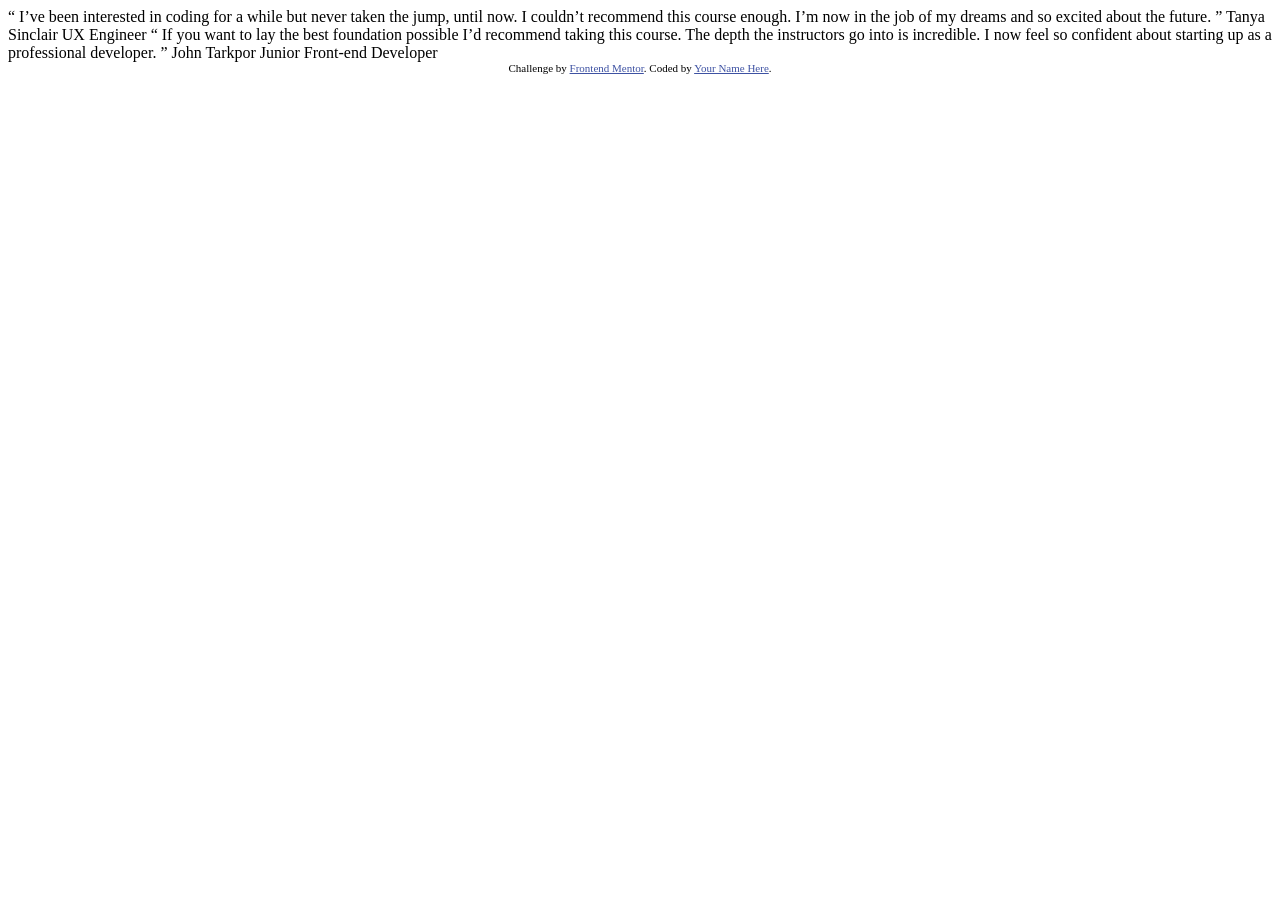
==== coding-bootcamp-testimonials-slider/index.html @ 55fe466f "project upload" ====
<!DOCTYPE html>
<html lang="en">
<head>
  <meta charset="UTF-8">
  <meta name="viewport" content="width=device-width, initial-scale=1.0"> <!-- displays site properly based on user's device -->

  <link rel="icon" type="image/png" sizes="32x32" href="./images/favicon-32x32.png">
  
  <title>Frontend Mentor | Coding Bootcamp Testimonials Slider</title>

  <!-- Feel free to remove these styles or customise in your own stylesheet 👍 -->
  <style>
    .attribution { font-size: 11px; text-align: center; }
    .attribution a { color: hsl(228, 45%, 44%); }
  </style>
</head>
<body>

  “ I’ve been interested in coding for a while but never taken the jump, until now. 
  I couldn’t recommend this course enough. I’m now in the job of my dreams and so 
  excited about the future. ”

  Tanya Sinclair
  UX Engineer

  “ If you want to lay the best foundation possible I’d recommend taking this course. 
  The depth the instructors go into is incredible. I now feel so confident about 
  starting up as a professional developer. ”

  John Tarkpor
  Junior Front-end Developer
  
  <div class="attribution">
    Challenge by <a href="https://www.frontendmentor.io?ref=challenge" target="_blank">Frontend Mentor</a>. 
    Coded by <a href="#">Your Name Here</a>.
  </div>
</body>
</html>
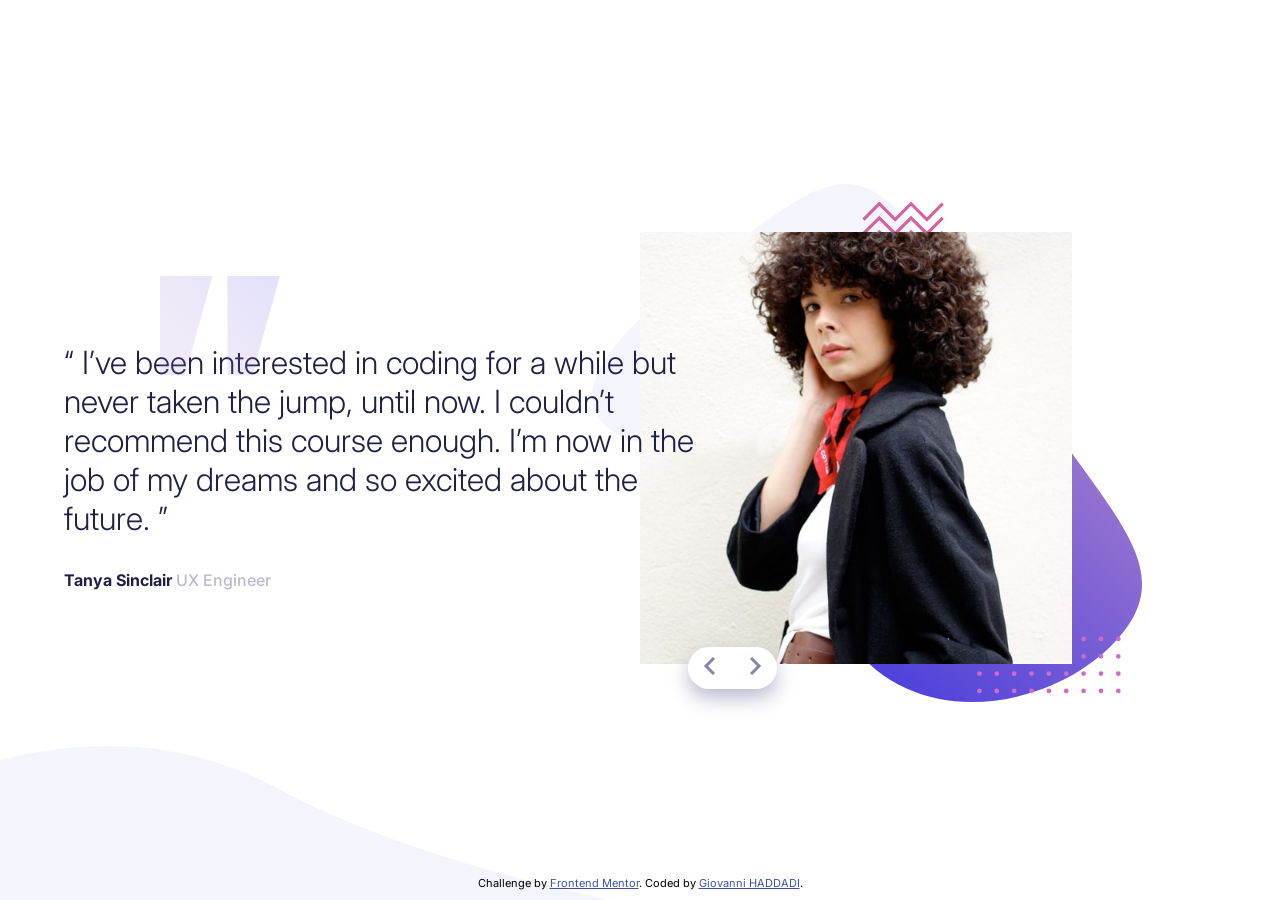
==== commit f2c9401f: "main design" ====
--- a/coding-bootcamp-testimonials-slider/index.html
+++ b/coding-bootcamp-testimonials-slider/index.html
@@ -5,34 +5,54 @@
   <meta name="viewport" content="width=device-width, initial-scale=1.0"> <!-- displays site properly based on user's device -->
 
   <link rel="icon" type="image/png" sizes="32x32" href="./images/favicon-32x32.png">
+  <link rel="stylesheet" href="style.css">
   
   <title>Frontend Mentor | Coding Bootcamp Testimonials Slider</title>
-
-  <!-- Feel free to remove these styles or customise in your own stylesheet 👍 -->
-  <style>
-    .attribution { font-size: 11px; text-align: center; }
-    .attribution a { color: hsl(228, 45%, 44%); }
-  </style>
+  <script type="text/javascript" src="./script.js"></script>
 </head>
 <body>
 
-  “ I’ve been interested in coding for a while but never taken the jump, until now. 
-  I couldn’t recommend this course enough. I’m now in the job of my dreams and so 
-  excited about the future. ”
+  <div class="testimonial-container" id="testimonial1">
+    <img src="./images/pattern-quotes.svg" id="pattern-quotes">
+    <p class="testimonial-text">
+      “ I’ve been interested in coding for a while but never taken the jump, until now. 
+      I couldn’t recommend this course enough. I’m now in the job of my dreams and so 
+      excited about the future. ”
+    </p>
+    <p class="testimonial-name">Tanya Sinclair</p>
+    <p class="testimonial-job">UX Engineer</p>
+  </div>
+  <div class="client-picture-container">
+    <img src="./images/pattern-bg.svg" alt="picture's background" class="background-picture">
+    <img src="./images/image-tanya.jpg" class="client-picture">
+    <img src="./images/image-john.jpg" class="client-picture" id="john-picture">
+    <div class="button-container">
+      <button>
+        <img src="./images/icon-prev.svg" alt="precedent button">
+      </button>
+      <button>
+        <img src="./images/icon-next.svg" alt="next button">
+      </button>
+    </div>
+  </div>
 
-  Tanya Sinclair
-  UX Engineer
+  <div class="testimonial-container" id="testimonial2">
+    <img src="./images/pattern-quotes.svg" id="pattern-quotes">
+    <p class="testimonial-text">
+      “ If you want to lay the best foundation possible I’d recommend taking this course. 
+      The depth the instructors go into is incredible. I now feel so confident about 
+      starting up as a professional developer. ”
+    </p>
+    <p class="testimonial-name">John Tarkpor</p>
+    <p class="testimonial-job">Junior Front-end Developer</p>
+    <img src="./images/image-john.jpg" class="client-picture">
+  </div>
 
-  “ If you want to lay the best foundation possible I’d recommend taking this course. 
-  The depth the instructors go into is incredible. I now feel so confident about 
-  starting up as a professional developer. ”
-
-  John Tarkpor
-  Junior Front-end Developer
+  <img src="./images/pattern-curve.svg" id="pattern-curve">
   
   <div class="attribution">
     Challenge by <a href="https://www.frontendmentor.io?ref=challenge" target="_blank">Frontend Mentor</a>. 
-    Coded by <a href="#">Your Name Here</a>.
+    Coded by <a href="https://www.giovanni-haddadi.com/" target="_blank">Giovanni HADDADI</a>.
   </div>
 </body>
 </html>
--- a/coding-bootcamp-testimonials-slider/style.css
+++ b/coding-bootcamp-testimonials-slider/style.css
@@ -0,0 +1,127 @@
+@import url('https://fonts.googleapis.com/css2?family=Inter:wght@300;500;700&display=swap');
+
+* {
+    box-sizing: border-box;
+}
+
+html {
+    min-height: 100vh;
+    overflow: hidden;
+}
+
+body {
+    font-family: 'Inter', sans-serif;
+    margin: 0 auto;
+}
+
+#testimonial2 {
+    display: none;
+}
+
+.testimonial-container {
+    position: absolute;
+    width: 40em;
+    transform: translate(-100%,-50%);
+    top: 50%;
+    left: 55%;
+    color: hsl(240, 38%, 20%);
+    z-index: 1;
+}
+
+#pattern-quotes {
+    position: absolute;
+    left: 6em;
+    top: -2.2em;
+}
+
+.testimonial-text {
+    font-size: 32px;
+    font-weight: 300;
+}
+
+.testimonial-name, .testimonial-job {
+    display: inline;
+}
+
+.testimonial-name {
+    font-weight: 700;
+}
+
+.testimonial-job {
+    color: hsl(240, 18%, 77%);
+    font-weight: 500;
+}
+
+.client-picture-container {
+    position: absolute;
+    transform: translate(100%, -50%);
+    top: 50%;
+    right: 50%;
+}
+
+.background-picture {
+    position: absolute;
+    width: 550px;
+    top: -3em;
+    left: -3em;
+    z-index: -1;
+}
+
+.client-picture {
+    /*box-shadow: 0px 9px 20px 0px hsl(240, 18%, 77%);*/
+    width: 80%;
+}
+
+#john-picture {
+    display: none;
+}
+
+.button-container {
+    position: absolute;
+    transform: translate(0, -50%);
+    left: 3em;
+    background: white;
+    box-shadow: 0px 9px 20px 0px hsl(240, 18%, 77%);
+    width: fit-content;
+    border-radius: 100px;
+}
+
+.button-container button {
+    all: unset;
+    cursor: pointer;
+    padding: 10px 15px;
+    transition-duration: 0.4s;
+}
+
+.button-container button:hover {
+    background: lightgrey;
+}
+
+.button-container button:nth-child(1)
+{
+    border-radius: 100px 0 0 100px;
+}
+
+.button-container button:nth-child(2)
+{
+    border-radius: 0 100px 100px 0;
+}
+
+#pattern-curve {
+    position: absolute;
+    bottom: 0;
+    left: 0;
+    z-index: -1;
+}
+
+.attribution { 
+    width: 100%;
+    font-size: 11px; 
+    text-align: center; 
+    position: absolute;
+    bottom: 10px;
+}
+
+.attribution a { 
+    color: hsl(228, 45%, 44%); 
+}
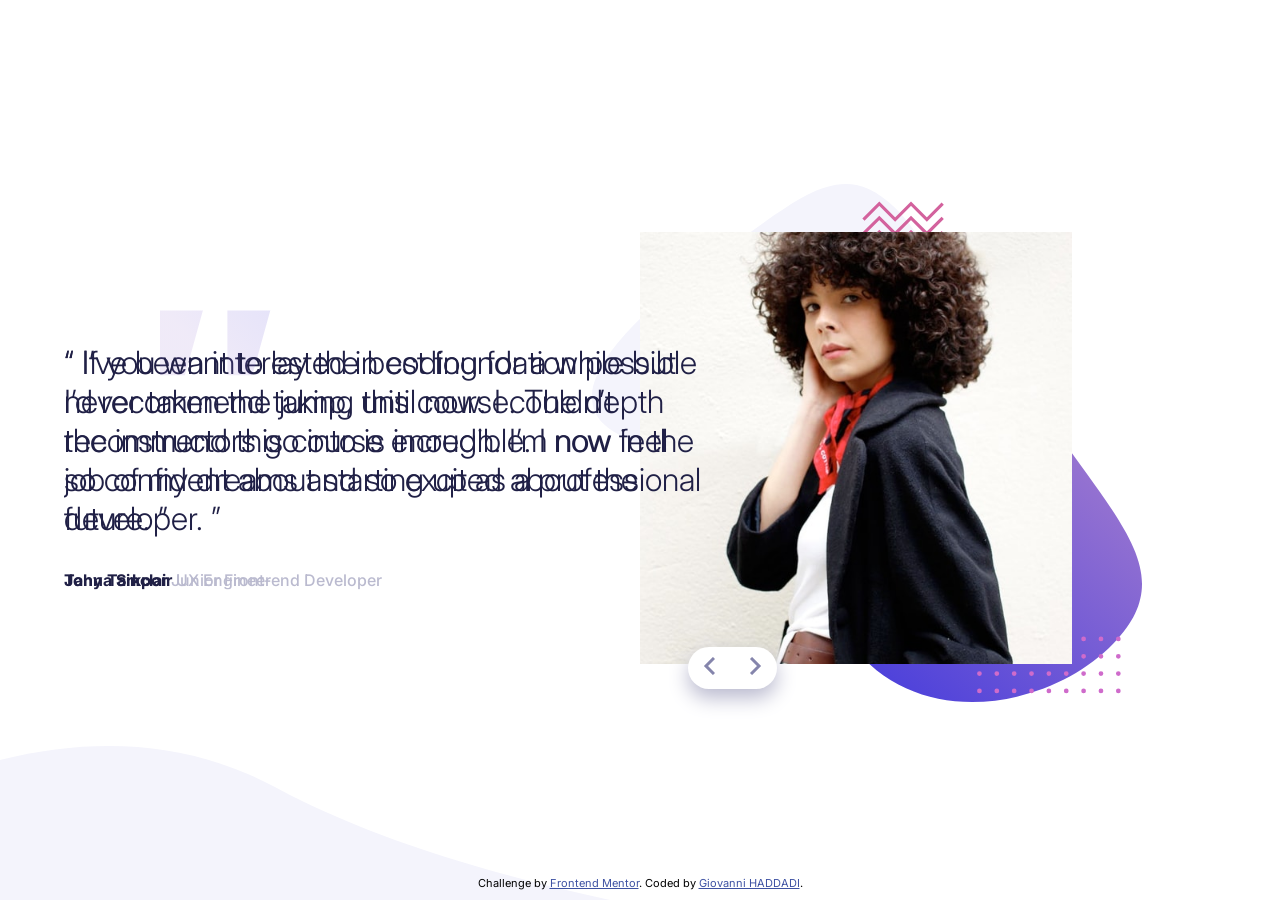
==== commit d2e4145b: "first part javascript done, needs some changes" ====
--- a/coding-bootcamp-testimonials-slider/index.html
+++ b/coding-bootcamp-testimonials-slider/index.html
@@ -8,44 +8,46 @@
   <link rel="stylesheet" href="style.css">
   
   <title>Frontend Mentor | Coding Bootcamp Testimonials Slider</title>
-  <script type="text/javascript" src="./script.js"></script>
 </head>
 <body>
 
-  <div class="testimonial-container" id="testimonial1">
+  <div class="testimonial-container">
     <img src="./images/pattern-quotes.svg" id="pattern-quotes">
-    <p class="testimonial-text">
-      “ I’ve been interested in coding for a while but never taken the jump, until now. 
-      I couldn’t recommend this course enough. I’m now in the job of my dreams and so 
-      excited about the future. ”
-    </p>
-    <p class="testimonial-name">Tanya Sinclair</p>
-    <p class="testimonial-job">UX Engineer</p>
+    <div class="testimonial-infos" id="testimonial1">
+      <p class="testimonial-text">
+        “ I’ve been interested in coding for a while but never taken the jump, until now. 
+        I couldn’t recommend this course enough. I’m now in the job of my dreams and so 
+        excited about the future. ”
+      </p>
+      <p class="testimonial-name">Tanya Sinclair</p>
+      <p class="testimonial-job">UX Engineer</p>
+    </div>
   </div>
+  
   <div class="client-picture-container">
     <img src="./images/pattern-bg.svg" alt="picture's background" class="background-picture">
     <img src="./images/image-tanya.jpg" class="client-picture">
     <img src="./images/image-john.jpg" class="client-picture" id="john-picture">
     <div class="button-container">
-      <button>
+      <button id="left-button">
         <img src="./images/icon-prev.svg" alt="precedent button">
       </button>
-      <button>
+      <button id="right-button">
         <img src="./images/icon-next.svg" alt="next button">
       </button>
     </div>
   </div>
 
-  <div class="testimonial-container" id="testimonial2">
-    <img src="./images/pattern-quotes.svg" id="pattern-quotes">
-    <p class="testimonial-text">
-      “ If you want to lay the best foundation possible I’d recommend taking this course. 
-      The depth the instructors go into is incredible. I now feel so confident about 
-      starting up as a professional developer. ”
-    </p>
-    <p class="testimonial-name">John Tarkpor</p>
-    <p class="testimonial-job">Junior Front-end Developer</p>
-    <img src="./images/image-john.jpg" class="client-picture">
+  <div class="testimonial-container">
+    <div class="testimonial-infos" id="testimonial2">
+      <p class="testimonial-text">
+        “ If you want to lay the best foundation possible I’d recommend taking this course. 
+        The depth the instructors go into is incredible. I now feel so confident about 
+        starting up as a professional developer. ”
+      </p>
+      <p class="testimonial-name">John Tarkpor</p>
+      <p class="testimonial-job">Junior Front-end Developer</p>
+    </div>
   </div>
 
   <img src="./images/pattern-curve.svg" id="pattern-curve">
@@ -54,5 +56,7 @@
     Challenge by <a href="https://www.frontendmentor.io?ref=challenge" target="_blank">Frontend Mentor</a>. 
     Coded by <a href="https://www.giovanni-haddadi.com/" target="_blank">Giovanni HADDADI</a>.
   </div>
+
+  <script type="text/javascript" src="./script.js"></script>
 </body>
 </html>
--- a/coding-bootcamp-testimonials-slider/style.css
+++ b/coding-bootcamp-testimonials-slider/style.css
@@ -14,10 +14,6 @@
     margin: 0 auto;
 }
 
-#testimonial2 {
-    display: none;
-}
-
 .testimonial-container {
     position: absolute;
     width: 40em;
@@ -26,6 +22,11 @@
     left: 55%;
     color: hsl(240, 38%, 20%);
     z-index: 1;
+    overflow: hidden;
+}
+
+#testimonial2 {
+    top: 0;
 }
 
 #pattern-quotes {
@@ -94,7 +95,7 @@
 }
 
 .button-container button:hover {
-    background: lightgrey;
+    background: #FAF8FF;
 }
 
 .button-container button:nth-child(1)
@@ -124,4 +125,62 @@
 
 .attribution a { 
     color: hsl(228, 45%, 44%); 
-}+}
+
+.rightOut {
+    animation-name: slideOutRight;
+    animation-duration: 2s;
+    animation-fill-mode: forwards;
+}
+
+@keyframes slideOutRight {
+    to {         
+        transform: translate(0%, 150%);
+    }
+}
+
+.rightIn {
+    animation-name: slideInRight;
+    animation-duration: 2s;
+    animation-fill-mode: forwards;
+}
+
+@keyframes slideInRight {
+    from {
+        visibility: hidden;
+        transform: translate(0, -150%);
+    }
+    to {
+        visibility: visible;
+        transform: translate(0, 0);
+    }
+}
+
+.leftOut {
+    animation-name: slideOutLeft;
+    animation-duration: 2s;
+    animation-fill-mode: forwards;
+}
+
+@keyframes slideOutLeft {
+    to {         
+        transform: translate(0%, -150%);
+    }
+}
+
+.leftIn {
+    animation-name: slideInLeft;
+    animation-duration: 2s;
+    animation-fill-mode: forwards;
+}
+
+@keyframes slideInLeft {
+    from {
+        visibility: hidden;
+        transform: translate(0, 150%);
+    }
+    to {
+        visibility: visible;
+        transform: translate(0, 0);
+    }
+}
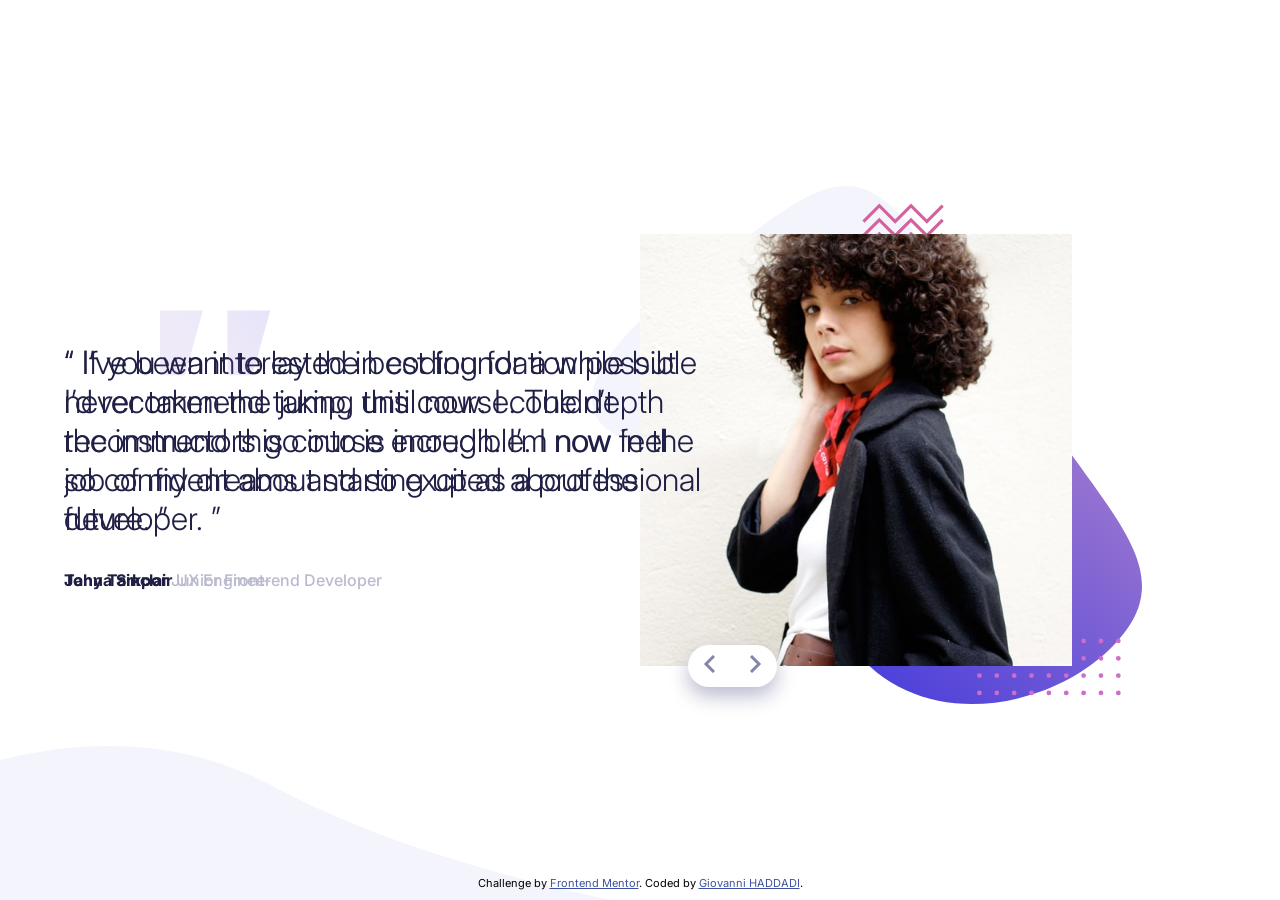
==== commit 3fa4ee92: "javascript done, need to find a solution for the testimonial text on top of each other" ====
--- a/coding-bootcamp-testimonials-slider/index.html
+++ b/coding-bootcamp-testimonials-slider/index.html
@@ -23,11 +23,13 @@
       <p class="testimonial-job">UX Engineer</p>
     </div>
   </div>
-  
+
   <div class="client-picture-container">
     <img src="./images/pattern-bg.svg" alt="picture's background" class="background-picture">
-    <img src="./images/image-tanya.jpg" class="client-picture">
-    <img src="./images/image-john.jpg" class="client-picture" id="john-picture">
+    <div class="test">
+      <img src="./images/image-tanya.jpg" class="client-picture" id="tanya-picture">
+      <img src="./images/image-john.jpg" class="client-picture" id="john-picture">
+    </div>
     <div class="button-container">
       <button id="left-button">
         <img src="./images/icon-prev.svg" alt="precedent button">
@@ -37,6 +39,9 @@
       </button>
     </div>
   </div>
+
+  
+  
 
   <div class="testimonial-container">
     <div class="testimonial-infos" id="testimonial2">
--- a/coding-bootcamp-testimonials-slider/style.css
+++ b/coding-bootcamp-testimonials-slider/style.css
@@ -60,6 +60,15 @@
     right: 50%;
 }
 
+.test {
+    display: grid;
+    grid-template-columns: 1fr;
+    grid-template-rows: 1fr;
+    grid-column-gap: 0px;
+    grid-row-gap: 0px;
+    overflow: hidden;
+}
+
 .background-picture {
     position: absolute;
     width: 550px;
@@ -68,13 +77,14 @@
     z-index: -1;
 }
 
+#tanya-picture {
+    z-index: 0;
+}
+
 .client-picture {
     /*box-shadow: 0px 9px 20px 0px hsl(240, 18%, 77%);*/
     width: 80%;
-}
-
-#john-picture {
-    display: none;
+    grid-area: 1 / 1 / 2 / 2;
 }
 
 .button-container {
@@ -147,11 +157,11 @@
 
 @keyframes slideInRight {
     from {
-        visibility: hidden;
+        display: none;
         transform: translate(0, -150%);
     }
     to {
-        visibility: visible;
+        display: inline;
         transform: translate(0, 0);
     }
 }
@@ -176,11 +186,11 @@
 
 @keyframes slideInLeft {
     from {
-        visibility: hidden;
+        display: none;
         transform: translate(0, 150%);
     }
     to {
-        visibility: visible;
+        display: inline;
         transform: translate(0, 0);
     }
 }
